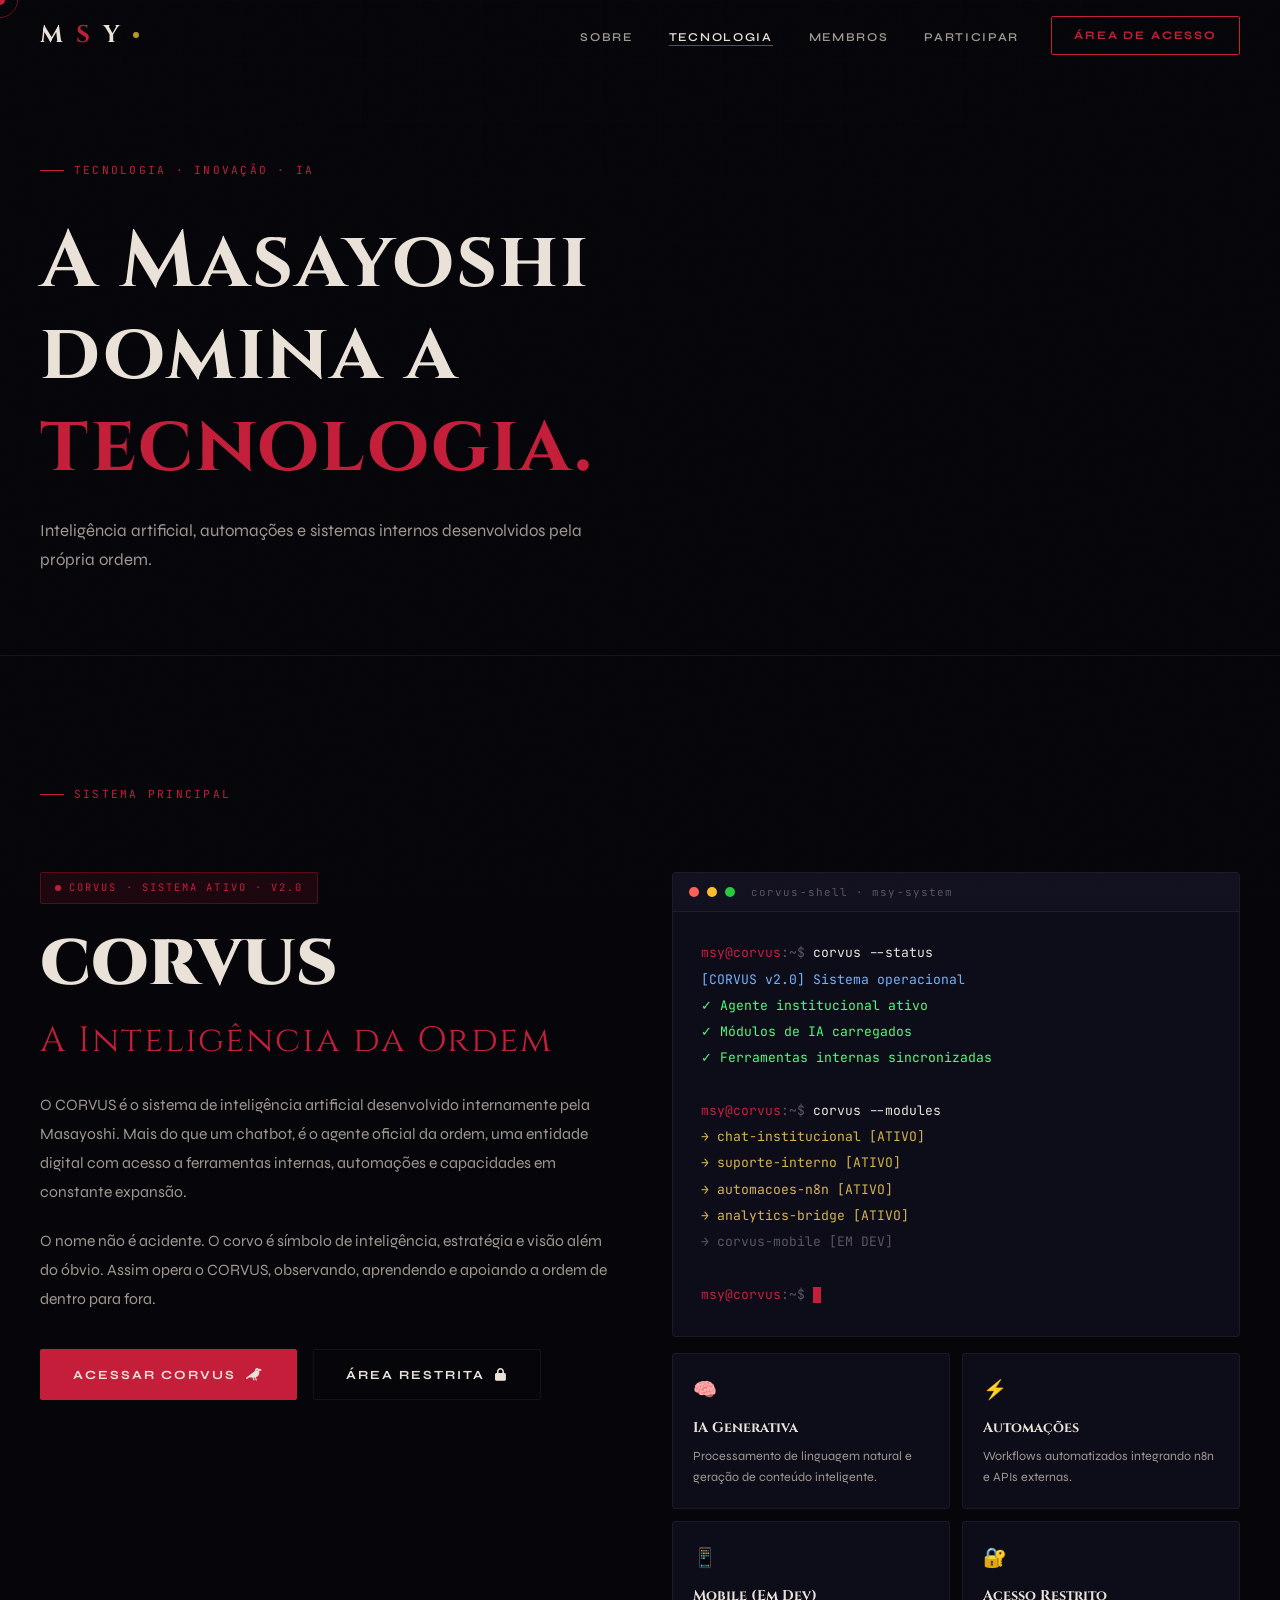
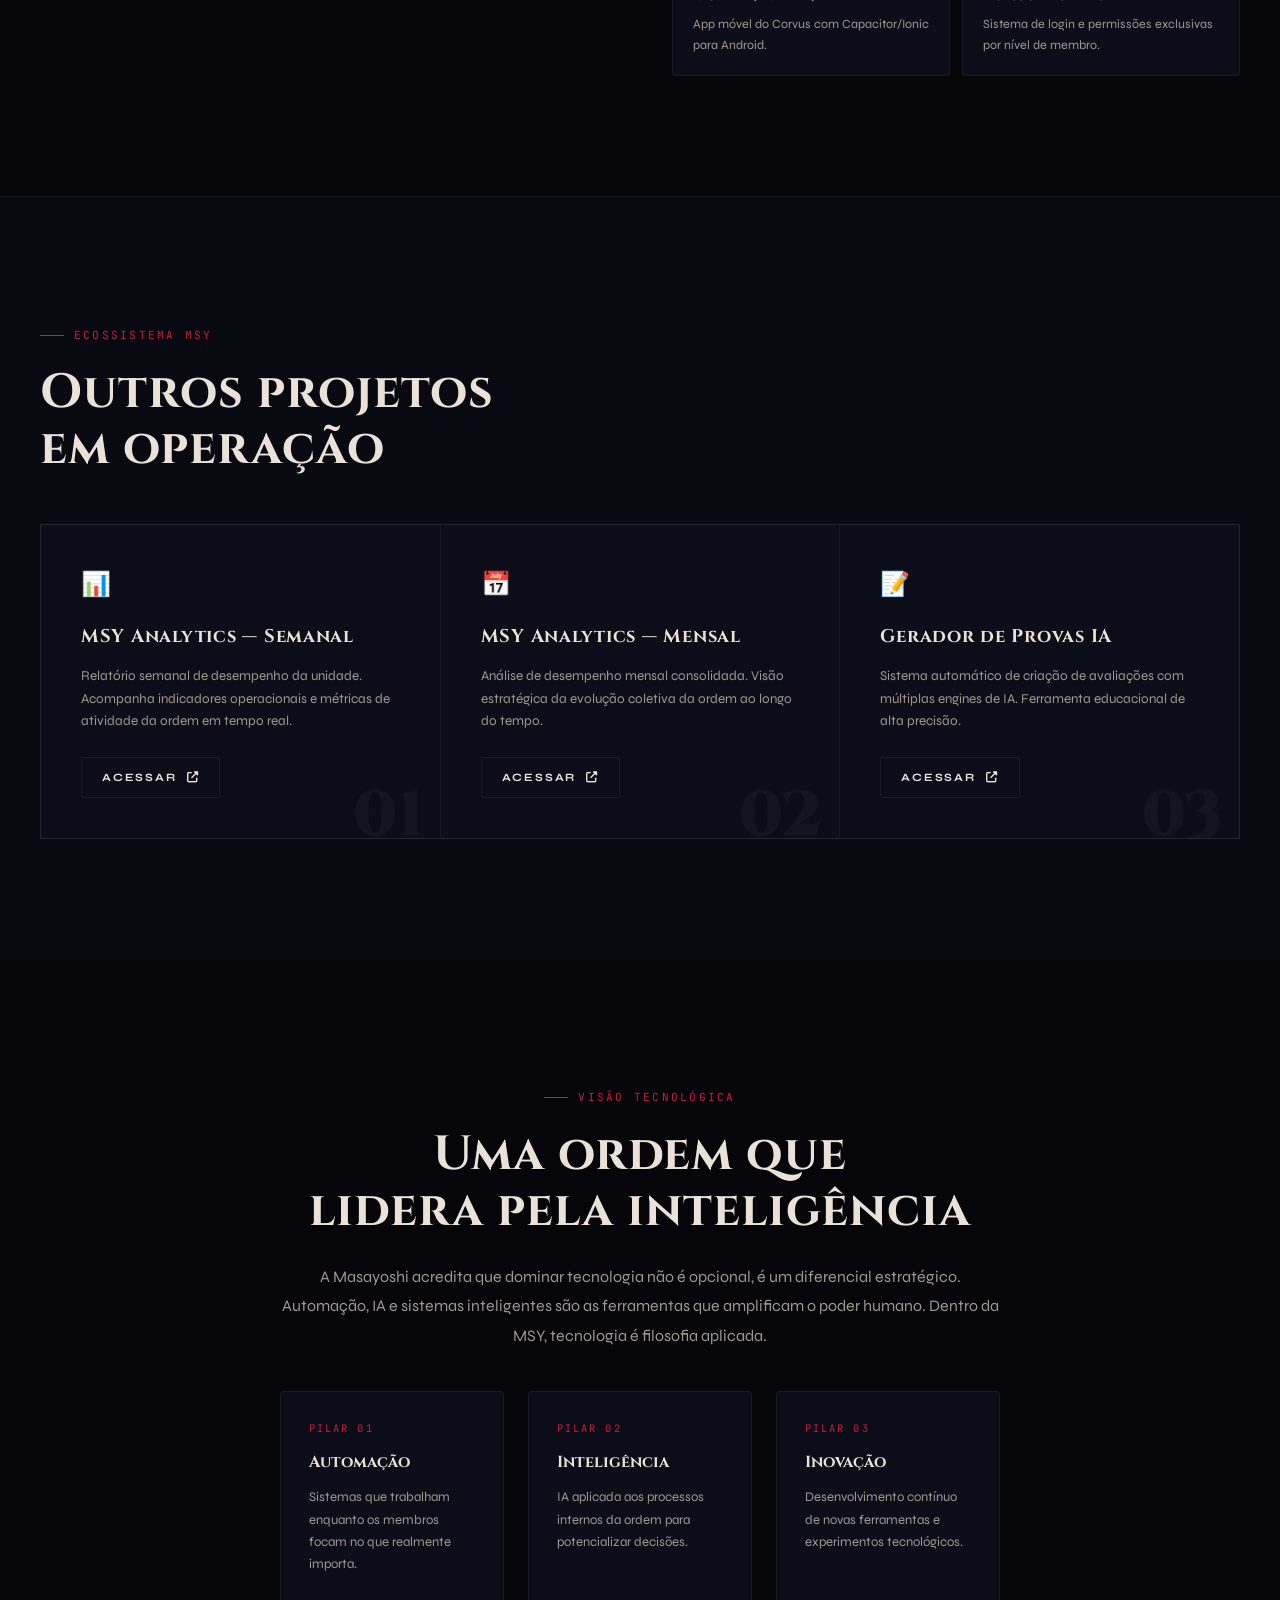
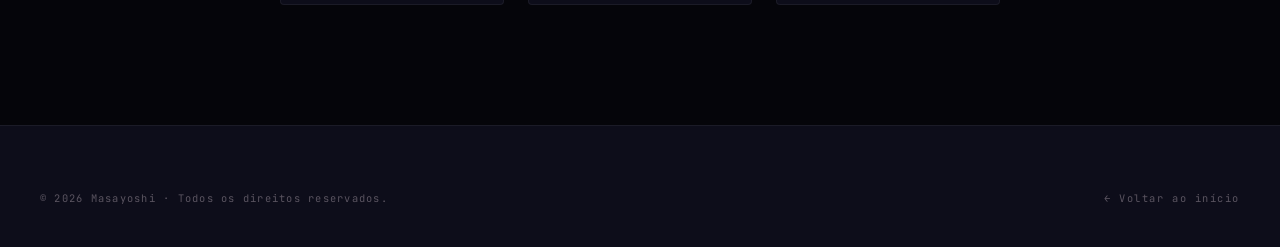
==== pages/tecnologia.html @ 6a3690e2 "Add files via upload" ====
<!DOCTYPE html>
<html lang="pt-br">
<head>
  <meta charset="UTF-8">
  <meta name="viewport" content="width=device-width, initial-scale=1.0">
  <title>Tecnologia & CORVUS — MASAYOSHI</title>
  <link rel="shortcut icon" href="imagens/logo.jpg" type="image/x-icon">
  <link rel="stylesheet" href="../style.css">
  <link rel="stylesheet" href="https://cdnjs.cloudflare.com/ajax/libs/font-awesome/6.5.0/css/all.min.css">
</head>
<body>

  <div class="cursor"></div>
  <div class="cursor-ring"></div>

  <nav class="nav">
    <a href="../index.html" class="nav-logo">
      <span>M</span><span class="logo-accent">S</span><span>Y</span>
      <span class="logo-dot"></span>
    </a>
    <ul class="nav-links">
      <li><a href="sobre.html">Sobre</a></li>
      <li><a href="tecnologia.html" class="active">Tecnologia</a></li>
      <li><a href="membros.html">Membros</a></li>
      <li><a href="participar.html">Participar</a></li>
    </ul>
    <a href="acesso.html" class="nav-cta">Área de Acesso</a>
    <button class="nav-burger"><span></span><span></span><span></span></button>
  </nav>

  <div class="nav-mobile">
    <a href="sobre.html">Sobre</a>
    <a href="tecnologia.html">Tecnologia</a>
    <a href="membros.html">Membros</a>
    <a href="participar.html">Participar</a>
    <a href="acesso.html" style="color:var(--ember)">Área de Acesso</a>
  </div>

  <!-- PAGE HERO -->
  <div class="page-hero">
    <div class="grid-bg"></div>
    <div class="page-hero-inner">
      <div class="eyebrow">Tecnologia · Inovação · IA</div>
      <h1 class="section-title display-title" style="font-size: clamp(2.5rem, 7vw, 5rem); margin-top: 16px;">
        A Masayoshi<br>domina a<br>
        <span style="color:var(--ember)">tecnologia.</span>
      </h1>
      <p class="section-sub" style="margin-top: 24px;">
        Inteligência artificial, automações e sistemas internos desenvolvidos pela própria ordem.
      </p>
    </div>
  </div>

  <!-- CORVUS SECTION -->
  <section style="background: var(--void);">
    <div class="inner">
      <div class="eyebrow" data-reveal>Sistema Principal</div>
      <div style="display:grid; grid-template-columns: 1fr 1fr; gap: 64px; align-items:start; margin-top: 48px;" class="about-grid">

        <div data-reveal data-reveal-delay="1">
          <div class="corvus-badge" style="margin-bottom: 28px;">
            <span class="dot"></span>
            CORVUS · Sistema Ativo · v2.0
          </div>
          <h2 style="font-family: var(--font-display); font-size: clamp(2.5rem, 6vw, 4rem); font-weight: 900; color: var(--bone); line-height: 1.05; margin-bottom: 24px;">
            CORVUS<br><span style="color:var(--ember); font-size:0.55em; letter-spacing:0.06em; font-weight:400;">A Inteligência da Ordem</span>
          </h2>
          <p style="color:var(--ash); font-size:0.98rem; line-height:1.85; margin-bottom:20px;">
            O CORVUS é o sistema de inteligência artificial desenvolvido internamente pela Masayoshi. Mais do que um chatbot, é o agente oficial da ordem, uma entidade digital com acesso a ferramentas internas, automações e capacidades em constante expansão.
          </p>
          <p style="color:var(--ash); font-size:0.98rem; line-height:1.85; margin-bottom:36px;">
            O nome não é acidente. O corvo é símbolo de inteligência, estratégia e visão além do óbvio. Assim opera o CORVUS, observando, aprendendo e apoiando a ordem de dentro para fora.
          </p>

          <div style="display:flex; gap:16px; flex-wrap:wrap;">
            <a href="https://t4msy.github.io/Corvus-2.0/" target="_blank" class="btn btn-primary">
              Acessar CORVUS <i class="fas fa-crow"></i>
            </a>
            <a href="acesso.html" class="btn btn-outline">
              Área Restrita <i class="fas fa-lock"></i>
            </a>
          </div>
        </div>

        <div data-reveal data-reveal-delay="2">
          <!-- TERMINAL -->
          <div class="terminal-block">
            <div class="terminal-bar">
              <span class="t-dot r"></span>
              <span class="t-dot y"></span>
              <span class="t-dot g"></span>
              <span class="t-title">corvus-shell · msy-system</span>
            </div>
            <div class="terminal-body">
              <span class="t-line"><span class="t-prompt">msy@corvus</span><span class="t-comment">:~$</span> <span class="t-cmd">corvus --status</span></span>
              <span class="t-line"><span class="t-output">  [CORVUS v2.0] Sistema operacional</span></span>
              <span class="t-line"><span class="t-success">  ✓ Agente institucional ativo</span></span>
              <span class="t-line"><span class="t-success">  ✓ Módulos de IA carregados</span></span>
              <span class="t-line"><span class="t-success">  ✓ Ferramentas internas sincronizadas</span></span>
              <span class="t-line">&nbsp;</span>
              <span class="t-line"><span class="t-prompt">msy@corvus</span><span class="t-comment">:~$</span> <span class="t-cmd">corvus --modules</span></span>
              <span class="t-line"><span class="t-gold">  → chat-institucional    [ATIVO]</span></span>
              <span class="t-line"><span class="t-gold">  → suporte-interno       [ATIVO]</span></span>
              <span class="t-line"><span class="t-gold">  → automacoes-n8n        [ATIVO]</span></span>
              <span class="t-line"><span class="t-gold">  → analytics-bridge      [ATIVO]</span></span>
              <span class="t-line"><span class="t-comment">  → corvus-mobile         [EM DEV]</span></span>
              <span class="t-line">&nbsp;</span>
              <span class="t-line"><span class="t-prompt">msy@corvus</span><span class="t-comment">:~$</span> <span class="t-cursor"></span></span>
            </div>
          </div>

          <!-- FEATURES GRID -->
          <div style="display:grid; grid-template-columns: 1fr 1fr; gap: 12px; margin-top:16px;">
            <div style="background:var(--surface); border:1px solid var(--border); border-radius:4px; padding:20px;">
              <div style="font-size:1.2rem; margin-bottom:10px;">🧠</div>
              <div style="font-family:var(--font-display); font-size:0.88rem; font-weight:700; color:var(--bone); margin-bottom:6px;">IA Generativa</div>
              <div style="font-size:0.78rem; color:var(--ash); line-height:1.65;">Processamento de linguagem natural e geração de conteúdo inteligente.</div>
            </div>
            <div style="background:var(--surface); border:1px solid var(--border); border-radius:4px; padding:20px;">
              <div style="font-size:1.2rem; margin-bottom:10px;">⚡</div>
              <div style="font-family:var(--font-display); font-size:0.88rem; font-weight:700; color:var(--bone); margin-bottom:6px;">Automações</div>
              <div style="font-size:0.78rem; color:var(--ash); line-height:1.65;">Workflows automatizados integrando n8n e APIs externas.</div>
            </div>
            <div style="background:var(--surface); border:1px solid var(--border); border-radius:4px; padding:20px;">
              <div style="font-size:1.2rem; margin-bottom:10px;">📱</div>
              <div style="font-family:var(--font-display); font-size:0.88rem; font-weight:700; color:var(--bone); margin-bottom:6px;">Mobile (Em Dev)</div>
              <div style="font-size:0.78rem; color:var(--ash); line-height:1.65;">App móvel do Corvus com Capacitor/Ionic para Android.</div>
            </div>
            <div style="background:var(--surface); border:1px solid var(--border); border-radius:4px; padding:20px;">
              <div style="font-size:1.2rem; margin-bottom:10px;">🔐</div>
              <div style="font-family:var(--font-display); font-size:0.88rem; font-weight:700; color:var(--bone); margin-bottom:6px;">Acesso Restrito</div>
              <div style="font-size:0.78rem; color:var(--ash); line-height:1.65;">Sistema de login e permissões exclusivas por nível de membro.</div>
            </div>
          </div>
        </div>
      </div>
    </div>
  </section>

  <!-- OTHER PROJECTS -->
  <section style="background: var(--deep); border-top: 1px solid var(--border);">
    <div class="inner">
      <div class="eyebrow" data-reveal>Ecossistema MSY</div>
      <h2 class="section-title" data-reveal data-reveal-delay="1">Outros projetos<br>em operação</h2>

      <div style="display:grid; grid-template-columns: repeat(3,1fr); gap: 1px; background: var(--border); border: 1px solid var(--border); margin-top: 48px;" data-reveal data-reveal-delay="2">
        <div class="proj-card" style="padding:40px;" data-num="01">
          <div class="proj-icon">📊</div>
          <div class="proj-title" style="font-size:1.15rem; margin-bottom:12px;">MSY Analytics — Semanal</div>
          <div class="proj-desc" style="margin-bottom:24px;">Relatório semanal de desempenho da unidade. Acompanha indicadores operacionais e métricas de atividade da ordem em tempo real.</div>
          <a href="https://t4msy.github.io/MSY-ANALYTICS/" target="_blank" class="btn btn-outline" style="font-size:0.7rem; padding:10px 20px;">
            Acessar <i class="fas fa-external-link-alt"></i>
          </a>
        </div>
        <div class="proj-card" style="padding:40px;" data-num="02">
          <div class="proj-icon">📅</div>
          <div class="proj-title" style="font-size:1.15rem; margin-bottom:12px;">MSY Analytics — Mensal</div>
          <div class="proj-desc" style="margin-bottom:24px;">Análise de desempenho mensal consolidada. Visão estratégica da evolução coletiva da ordem ao longo do tempo.</div>
          <a href="https://t4msy.github.io/MSY-ANALYTICS-MENSAL/" target="_blank" class="btn btn-outline" style="font-size:0.7rem; padding:10px 20px;">
            Acessar <i class="fas fa-external-link-alt"></i>
          </a>
        </div>
        <div class="proj-card" style="padding:40px;" data-num="03">
          <div class="proj-icon">📝</div>
          <div class="proj-title" style="font-size:1.15rem; margin-bottom:12px;">Gerador de Provas IA</div>
          <div class="proj-desc" style="margin-bottom:24px;">Sistema automático de criação de avaliações com múltiplas engines de IA. Ferramenta educacional de alta precisão.</div>
          <a href="https://t4msy.github.io/Gerador-de-Provas/" target="_blank" class="btn btn-outline" style="font-size:0.7rem; padding:10px 20px;">
            Acessar <i class="fas fa-external-link-alt"></i>
          </a>
        </div>
      </div>
    </div>
  </section>

  <!-- VISION -->
  <section style="background: var(--void);">
    <div class="inner">
      <div style="text-align: center; max-width: 720px; margin: 0 auto;" data-reveal>
        <div class="eyebrow" style="justify-content:center;">Visão Tecnológica</div>
        <h2 class="section-title" style="margin-bottom: 24px;">Uma ordem que<br>lidera pela inteligência</h2>
        <p style="color:var(--ash); font-size:1rem; line-height:1.85; margin-bottom:40px;">
          A Masayoshi acredita que dominar tecnologia não é opcional, é um diferencial estratégico. Automação, IA e sistemas inteligentes são as ferramentas que amplificam o poder humano. Dentro da MSY, tecnologia é filosofia aplicada.
        </p>

        <div style="display:grid; grid-template-columns: repeat(3,1fr); gap: 24px; text-align:left;">
          <div style="padding:28px; background:var(--surface); border:1px solid var(--border); border-radius:4px;">
            <div style="font-family:var(--font-mono); font-size:0.65rem; letter-spacing:0.2em; color:var(--ember); margin-bottom:12px;">PILAR 01</div>
            <div style="font-family:var(--font-display); font-size:1rem; font-weight:700; color:var(--bone); margin-bottom:10px;">Automação</div>
            <p style="font-size:0.82rem; color:var(--ash); line-height:1.7;">Sistemas que trabalham enquanto os membros focam no que realmente importa.</p>
          </div>
          <div style="padding:28px; background:var(--surface); border:1px solid var(--border); border-radius:4px;">
            <div style="font-family:var(--font-mono); font-size:0.65rem; letter-spacing:0.2em; color:var(--ember); margin-bottom:12px;">PILAR 02</div>
            <div style="font-family:var(--font-display); font-size:1rem; font-weight:700; color:var(--bone); margin-bottom:10px;">Inteligência</div>
            <p style="font-size:0.82rem; color:var(--ash); line-height:1.7;">IA aplicada aos processos internos da ordem para potencializar decisões.</p>
          </div>
          <div style="padding:28px; background:var(--surface); border:1px solid var(--border); border-radius:4px;">
            <div style="font-family:var(--font-mono); font-size:0.65rem; letter-spacing:0.2em; color:var(--ember); margin-bottom:12px;">PILAR 03</div>
            <div style="font-family:var(--font-display); font-size:1rem; font-weight:700; color:var(--bone); margin-bottom:10px;">Inovação</div>
            <p style="font-size:0.82rem; color:var(--ash); line-height:1.7;">Desenvolvimento contínuo de novas ferramentas e experimentos tecnológicos.</p>
          </div>
        </div>
      </div>
    </div>
  </section>

  <footer>
    <div class="footer-inner">
      <div class="footer-bottom" style="padding-top:0; border-top:none;">
        <span class="footer-copy">© 2026 Masayoshi · Todos os direitos reservados.</span>
        <a href="../index.html" style="font-family:var(--font-mono); font-size:0.65rem; letter-spacing:0.15em; color:var(--mist);">← Voltar ao início</a>
      </div>
    </div>
  </footer>

  <script src="../script.js"></script>
</body>
</html>
---- style.css ----
/* ============================================================
   MSY — MASAYOSHI | Global Stylesheet
   Tech-Noir Order Aesthetic
   ============================================================ */

@import url('https://fonts.googleapis.com/css2?family=Cinzel:wght@400;600;700;900&family=Syne:wght@400;500;600;700;800&family=JetBrains+Mono:wght@300;400;500&display=swap');

/* ─── TOKENS ─────────────────────────────────────────────── */
:root {
  --void:    #05050A;
  --deep:    #090912;
  --surface: #0D0D1A;
  --raised:  #111120;
  --border:  rgba(255,255,255,0.06);
  --border-red: rgba(180,20,35,0.4);

  --blood:   #8B0F1E;
  --ember:   #C41E3A;
  --flame:   #E02040;
  --gold:    #B89A2C;
  --gold-lt: #D4B44A;

  --bone:    #EAE2D8;
  --ash:     #A09890;
  --mist:    #5A5460;
  --ghost:   #2A2830;

  --font-display: 'Cinzel', serif;
  --font-body:    'Syne', sans-serif;
  --font-mono:    'JetBrains Mono', monospace;

  --ease-out: cubic-bezier(0.16, 1, 0.3, 1);
  --ease-in-out: cubic-bezier(0.83, 0, 0.17, 1);

  --nav-h: 72px;
  --max-w: 1200px;
  --section-pad: 120px 24px;
}

/* ─── RESET ───────────────────────────────────────────────── */
*, *::before, *::after { box-sizing: border-box; margin: 0; padding: 0; }

html {
  scroll-behavior: smooth;
  font-size: 16px;
  -webkit-font-smoothing: antialiased;
}

body {
  background-color: var(--void);
  color: var(--bone);
  font-family: var(--font-body);
  line-height: 1.7;
  overflow-x: hidden;
  cursor: none;
}

img { display: block; max-width: 100%; }
a { color: inherit; text-decoration: none; }
ul { list-style: none; }
button { cursor: none; border: none; background: none; font-family: inherit; }

/* ─── CUSTOM CURSOR ──────────────────────────────────────── */
.cursor {
  position: fixed;
  top: 0; left: 0;
  width: 10px; height: 10px;
  background: var(--ember);
  border-radius: 50%;
  pointer-events: none;
  z-index: 9999;
  transform: translate(-50%, -50%);
  transition: width 0.15s, height 0.15s, background 0.15s;
  mix-blend-mode: normal;
}

.cursor-ring {
  position: fixed;
  top: 0; left: 0;
  width: 36px; height: 36px;
  border: 1px solid rgba(196,30,58,0.5);
  border-radius: 50%;
  pointer-events: none;
  z-index: 9998;
  transform: translate(-50%, -50%);
  transition: width 0.3s var(--ease-out), height 0.3s var(--ease-out), border-color 0.3s;
}

body:has(a:hover) .cursor,
body:has(button:hover) .cursor { width: 6px; height: 6px; }
body:has(a:hover) .cursor-ring,
body:has(button:hover) .cursor-ring {
  width: 52px; height: 52px;
  border-color: rgba(196,30,58,0.8);
}

/* ─── NOISE OVERLAY ──────────────────────────────────────── */
body::before {
  content: '';
  position: fixed;
  inset: 0;
  background-image: url("data:image/svg+xml,%3Csvg xmlns='http://www.w3.org/2000/svg' width='200' height='200'%3E%3Cfilter id='n'%3E%3CfeTurbulence type='fractalNoise' baseFrequency='0.9' numOctaves='4' stitchTiles='stitch'/%3E%3C/filter%3E%3Crect width='200' height='200' filter='url(%23n)' opacity='0.03'/%3E%3C/svg%3E");
  pointer-events: none;
  z-index: 9990;
  opacity: 0.4;
}

/* ─── NAV ─────────────────────────────────────────────────── */
.nav {
  position: fixed;
  top: 0; left: 0; right: 0;
  height: var(--nav-h);
  display: flex;
  align-items: center;
  padding: 0 40px;
  z-index: 100;
  transition: background 0.4s, border-color 0.4s;
  border-bottom: 1px solid transparent;
}

.nav.scrolled {
  background: rgba(5,5,10,0.92);
  backdrop-filter: blur(20px);
  border-color: var(--border);
}

.nav-logo {
  font-family: var(--font-display);
  font-size: 1.5rem;
  font-weight: 700;
  letter-spacing: 0.12em;
  color: var(--bone);
  display: flex;
  align-items: center;
  gap: 10px;
}

.nav-logo .logo-accent {
  color: var(--ember);
}

.nav-logo .logo-dot {
  width: 6px; height: 6px;
  background: var(--gold);
  border-radius: 50%;
  display: inline-block;
}

.nav-links {
  display: flex;
  align-items: center;
  gap: 36px;
  margin-left: auto;
  margin-right: 32px;
}

.nav-links a {
  font-family: var(--font-body);
  font-size: 0.75rem;
  font-weight: 600;
  letter-spacing: 0.14em;
  text-transform: uppercase;
  color: var(--ash);
  transition: color 0.2s;
  position: relative;
}

.nav-links a::after {
  content: '';
  position: absolute;
  bottom: -2px; left: 0; right: 0;
  height: 1px;
  background: var(--ember);
  transform: scaleX(0);
  transform-origin: left;
  transition: transform 0.3s var(--ease-out);
}

.nav-links a:hover { color: var(--bone); }
.nav-links a:hover::after { transform: scaleX(1); }
.nav-links a.active { color: var(--bone); }
.nav-links a.active::after { transform: scaleX(1); }

.nav-cta {
  padding: 9px 22px;
  border: 1px solid var(--ember);
  border-radius: 2px;
  font-size: 0.72rem;
  font-weight: 700;
  letter-spacing: 0.16em;
  text-transform: uppercase;
  color: var(--ember);
  transition: background 0.25s, color 0.25s;
}

.nav-cta:hover {
  background: var(--ember);
  color: var(--bone);
}

.nav-burger {
  display: none;
  flex-direction: column;
  gap: 5px;
  padding: 4px;
  margin-left: auto;
}

.nav-burger span {
  display: block;
  width: 24px; height: 1.5px;
  background: var(--bone);
  transition: all 0.3s;
}

.nav-mobile {
  display: none;
  position: fixed;
  inset: 0;
  background: rgba(5,5,10,0.98);
  backdrop-filter: blur(20px);
  z-index: 99;
  flex-direction: column;
  align-items: center;
  justify-content: center;
  gap: 32px;
}

.nav-mobile.open { display: flex; }

.nav-mobile a {
  font-family: var(--font-display);
  font-size: 1.8rem;
  font-weight: 600;
  letter-spacing: 0.08em;
  color: var(--ash);
  text-transform: uppercase;
  transition: color 0.2s;
}

.nav-mobile a:hover { color: var(--ember); }

/* ─── SECTION BASE ───────────────────────────────────────── */
section { padding: var(--section-pad); position: relative; }

.inner {
  max-width: var(--max-w);
  margin: 0 auto;
}

/* ─── EYEBROW / LABEL ────────────────────────────────────── */
.eyebrow {
  display: inline-flex;
  align-items: center;
  gap: 10px;
  font-family: var(--font-mono);
  font-size: 0.7rem;
  letter-spacing: 0.2em;
  text-transform: uppercase;
  color: var(--ember);
  margin-bottom: 20px;
}

.eyebrow::before {
  content: '';
  width: 24px; height: 1px;
  background: var(--ember);
}

/* ─── HEADINGS ────────────────────────────────────────────── */
.display-title {
  font-family: var(--font-display);
  font-weight: 700;
  line-height: 1.08;
  letter-spacing: 0.02em;
}

.section-title {
  font-family: var(--font-display);
  font-size: clamp(2rem, 4vw, 3rem);
  font-weight: 700;
  line-height: 1.15;
  letter-spacing: 0.02em;
  color: var(--bone);
}

.section-sub {
  font-size: 1.05rem;
  color: var(--ash);
  max-width: 560px;
  line-height: 1.75;
  margin-top: 16px;
}

/* ─── DIVIDERS ────────────────────────────────────────────── */
.line-red {
  width: 48px; height: 2px;
  background: var(--ember);
  margin-top: 20px;
}

/* ─── BUTTONS ─────────────────────────────────────────────── */
.btn {
  display: inline-flex;
  align-items: center;
  gap: 10px;
  padding: 14px 32px;
  font-family: var(--font-body);
  font-size: 0.78rem;
  font-weight: 700;
  letter-spacing: 0.16em;
  text-transform: uppercase;
  border-radius: 2px;
  transition: all 0.25s var(--ease-out);
  cursor: none;
}

.btn-primary {
  background: var(--ember);
  color: var(--bone);
  border: 1px solid var(--ember);
}

.btn-primary:hover {
  background: var(--flame);
  border-color: var(--flame);
  transform: translateY(-2px);
  box-shadow: 0 12px 40px rgba(196,30,58,0.35);
}

.btn-outline {
  background: transparent;
  color: var(--bone);
  border: 1px solid var(--border);
}

.btn-outline:hover {
  border-color: var(--bone);
  transform: translateY(-2px);
}

.btn-gold {
  background: transparent;
  color: var(--gold-lt);
  border: 1px solid var(--gold);
}

.btn-gold:hover {
  background: var(--gold);
  color: var(--void);
  transform: translateY(-2px);
}

/* ─── REVEAL ANIMATIONS ──────────────────────────────────── */
[data-reveal] {
  opacity: 0;
  transform: translateY(32px);
  transition: opacity 0.8s var(--ease-out), transform 0.8s var(--ease-out);
}

[data-reveal].revealed {
  opacity: 1;
  transform: translateY(0);
}

[data-reveal-delay="1"] { transition-delay: 0.1s; }
[data-reveal-delay="2"] { transition-delay: 0.2s; }
[data-reveal-delay="3"] { transition-delay: 0.3s; }
[data-reveal-delay="4"] { transition-delay: 0.4s; }
[data-reveal-delay="5"] { transition-delay: 0.5s; }

/* ─── GRID BACKGROUND ─────────────────────────────────────── */
.grid-bg {
  position: absolute;
  inset: 0;
  background-image:
    linear-gradient(rgba(196,30,58,0.04) 1px, transparent 1px),
    linear-gradient(90deg, rgba(196,30,58,0.04) 1px, transparent 1px);
  background-size: 60px 60px;
  pointer-events: none;
}

.grid-bg::after {
  content: '';
  position: absolute;
  inset: 0;
  background: radial-gradient(ellipse 80% 60% at 50% 0%, transparent 40%, var(--void) 100%);
}

/* ─── HERO ────────────────────────────────────────────────── */
.hero {
  min-height: 100vh;
  display: flex;
  align-items: center;
  padding-top: var(--nav-h);
  position: relative;
  overflow: hidden;
}

.hero-canvas {
  position: absolute;
  inset: 0;
  z-index: 0;
}

.hero-glow {
  position: absolute;
  width: 700px; height: 700px;
  background: radial-gradient(circle, rgba(139,15,30,0.18) 0%, transparent 70%);
  top: 50%; left: 50%;
  transform: translate(-50%, -50%);
  pointer-events: none;
  animation: breathe 6s ease-in-out infinite;
}

@keyframes breathe {
  0%, 100% { opacity: 0.6; transform: translate(-50%,-50%) scale(1); }
  50% { opacity: 1; transform: translate(-50%,-50%) scale(1.1); }
}

.hero-inner {
  position: relative;
  z-index: 1;
  max-width: var(--max-w);
  margin: 0 auto;
  padding: 0 40px;
  width: 100%;
}

.hero-tag {
  font-family: var(--font-mono);
  font-size: 0.68rem;
  letter-spacing: 0.3em;
  color: var(--ember);
  text-transform: uppercase;
  margin-bottom: 28px;
  display: flex;
  align-items: center;
  gap: 12px;
  opacity: 0;
  animation: fadeUp 0.8s 0.2s var(--ease-out) forwards;
}

.hero-tag::before {
  content: '';
  width: 32px; height: 1px;
  background: var(--ember);
}

.hero-title {
  font-family: var(--font-display);
  font-size: clamp(3.5rem, 10vw, 9rem);
  font-weight: 900;
  letter-spacing: -0.01em;
  line-height: 0.92;
  color: var(--bone);
  opacity: 0;
  animation: fadeUp 0.9s 0.35s var(--ease-out) forwards;
}

.hero-title .t-red { color: var(--ember); }
.hero-title .t-ghost { color: var(--mist); }

.hero-title .glitch {
  position: relative;
  display: inline-block;
}

.hero-title .glitch::before,
.hero-title .glitch::after {
  content: attr(data-text);
  position: absolute;
  top: 0; left: 0;
  width: 100%; height: 100%;
  opacity: 0;
}

.hero-title .glitch::before {
  color: var(--ember);
  clip-path: polygon(0 20%, 100% 20%, 100% 40%, 0 40%);
  transform: translateX(-3px);
  animation: glitch1 6s infinite;
}

.hero-title .glitch::after {
  color: #00d4ff;
  clip-path: polygon(0 60%, 100% 60%, 100% 80%, 0 80%);
  transform: translateX(3px);
  animation: glitch2 6s infinite;
}

@keyframes glitch1 {
  0%,94%,100% { opacity: 0; }
  95% { opacity: 0.8; transform: translateX(-3px); }
  97% { transform: translateX(2px); }
}

@keyframes glitch2 {
  0%,94%,100% { opacity: 0; }
  96% { opacity: 0.6; transform: translateX(3px); }
  98% { transform: translateX(-1px); }
}

.hero-desc {
  max-width: 480px;
  margin-top: 28px;
  font-size: 1rem;
  color: var(--ash);
  line-height: 1.8;
  opacity: 0;
  animation: fadeUp 0.9s 0.5s var(--ease-out) forwards;
}

.hero-actions {
  display: flex;
  gap: 16px;
  margin-top: 44px;
  flex-wrap: wrap;
  opacity: 0;
  animation: fadeUp 0.9s 0.65s var(--ease-out) forwards;
}

.hero-quote {
  position: absolute;
  right: 40px;
  bottom: 80px;
  max-width: 320px;
  text-align: right;
  opacity: 0;
  animation: fadeIn 1s 1s ease forwards;
}

.hero-quote blockquote {
  font-family: var(--font-display);
  font-size: 0.85rem;
  font-weight: 400;
  color: var(--mist);
  line-height: 1.7;
  letter-spacing: 0.03em;
  font-style: italic;
  border-right: 2px solid var(--ghost);
  padding-right: 16px;
}

.hero-scroll {
  position: absolute;
  bottom: 36px;
  left: 50%;
  transform: translateX(-50%);
  display: flex;
  flex-direction: column;
  align-items: center;
  gap: 10px;
  opacity: 0;
  animation: fadeIn 1s 1.2s ease forwards;
}

.hero-scroll span {
  font-family: var(--font-mono);
  font-size: 0.6rem;
  letter-spacing: 0.25em;
  text-transform: uppercase;
  color: var(--mist);
}

.hero-scroll-line {
  width: 1px; height: 48px;
  background: linear-gradient(to bottom, var(--ember), transparent);
  animation: scrollLine 2s ease-in-out infinite;
}

@keyframes scrollLine {
  0% { transform: scaleY(0); transform-origin: top; }
  50% { transform: scaleY(1); transform-origin: top; }
  50.01% { transform-origin: bottom; }
  100% { transform: scaleY(0); transform-origin: bottom; }
}

@keyframes fadeUp {
  to { opacity: 1; transform: translateY(0); }
  from { opacity: 0; transform: translateY(24px); }
}

@keyframes fadeIn {
  to { opacity: 1; }
}

/* ─── COUNTERS STRIP ─────────────────────────────────────── */
.stats-strip {
  background: var(--surface);
  border-top: 1px solid var(--border);
  border-bottom: 1px solid var(--border);
  padding: 40px 24px;
}

.stats-inner {
  max-width: var(--max-w);
  margin: 0 auto;
  display: grid;
  grid-template-columns: repeat(4, 1fr);
  gap: 0;
}

.stat-item {
  text-align: center;
  padding: 20px;
  border-right: 1px solid var(--border);
}

.stat-item:last-child { border-right: none; }

.stat-num {
  font-family: var(--font-display);
  font-size: 2.6rem;
  font-weight: 700;
  color: var(--bone);
  line-height: 1;
}

.stat-num .s-accent { color: var(--ember); }

.stat-label {
  font-family: var(--font-mono);
  font-size: 0.65rem;
  letter-spacing: 0.2em;
  text-transform: uppercase;
  color: var(--mist);
  margin-top: 8px;
}

/* ─── ABOUT SECTION ──────────────────────────────────────── */
.about-grid {
  display: grid;
  grid-template-columns: 1fr 1fr;
  gap: 80px;
  align-items: center;
  margin-top: 60px;
}

.about-text p {
  color: var(--ash);
  margin-top: 20px;
  font-size: 0.98rem;
  line-height: 1.85;
}

.about-visual {
  position: relative;
}

.about-emblem {
  width: 100%;
  aspect-ratio: 1;
  max-width: 400px;
  margin: 0 auto;
  position: relative;
  display: flex;
  align-items: center;
  justify-content: center;
}

.emblem-ring {
  position: absolute;
  border-radius: 50%;
  border: 1px solid;
  animation: spin linear infinite;
}

.emblem-ring:nth-child(1) {
  inset: 0;
  border-color: rgba(196,30,58,0.2);
  animation-duration: 30s;
}

.emblem-ring:nth-child(2) {
  inset: 15%;
  border-color: rgba(184,154,44,0.15);
  animation-duration: 20s;
  animation-direction: reverse;
}

.emblem-ring:nth-child(3) {
  inset: 30%;
  border-color: rgba(196,30,58,0.1);
  animation-duration: 40s;
}

@keyframes spin {
  to { transform: rotate(360deg); }
}

.emblem-core {
  position: relative;
  z-index: 1;
  text-align: center;
}

.emblem-letter {
  font-family: var(--font-display);
  font-size: 5rem;
  font-weight: 900;
  color: var(--bone);
  line-height: 1;
  text-shadow: 0 0 60px rgba(196,30,58,0.4);
}

.emblem-sub {
  font-family: var(--font-mono);
  font-size: 0.6rem;
  letter-spacing: 0.35em;
  text-transform: uppercase;
  color: var(--gold);
  margin-top: 8px;
}

/* ─── VALUES SECTION ─────────────────────────────────────── */
.values-section {
  background: var(--deep);
  border-top: 1px solid var(--border);
  border-bottom: 1px solid var(--border);
}

.values-header {
  text-align: center;
  margin-bottom: 64px;
}

.values-grid {
  display: grid;
  grid-template-columns: repeat(4, 1fr);
  gap: 1px;
  background: var(--border);
  border: 1px solid var(--border);
}

.value-card {
  background: var(--deep);
  padding: 48px 32px;
  position: relative;
  overflow: hidden;
  transition: background 0.3s;
}

.value-card::before {
  content: '';
  position: absolute;
  bottom: 0; left: 0; right: 0;
  height: 2px;
  background: var(--ember);
  transform: scaleX(0);
  transform-origin: left;
  transition: transform 0.4s var(--ease-out);
}

.value-card:hover { background: var(--raised); }
.value-card:hover::before { transform: scaleX(1); }

.value-num {
  font-family: var(--font-mono);
  font-size: 0.65rem;
  letter-spacing: 0.2em;
  color: var(--ember);
  margin-bottom: 24px;
}

.value-icon {
  font-size: 1.8rem;
  margin-bottom: 20px;
  filter: grayscale(0.2);
}

.value-title {
  font-family: var(--font-display);
  font-size: 1.25rem;
  font-weight: 700;
  letter-spacing: 0.05em;
  color: var(--bone);
  text-transform: uppercase;
  margin-bottom: 14px;
}

.value-desc {
  font-size: 0.88rem;
  color: var(--ash);
  line-height: 1.75;
}

/* ─── PROJECTS SECTION ───────────────────────────────────── */
.projects-header {
  display: flex;
  align-items: flex-end;
  justify-content: space-between;
  margin-bottom: 60px;
  flex-wrap: wrap;
  gap: 20px;
}

.corvus-card {
  background: var(--surface);
  border: 1px solid var(--border-red);
  border-radius: 4px;
  padding: 48px;
  position: relative;
  overflow: hidden;
  margin-bottom: 24px;
  transition: border-color 0.3s, box-shadow 0.3s;
}

.corvus-card:hover {
  border-color: var(--ember);
  box-shadow: 0 0 60px rgba(196,30,58,0.12);
}

.corvus-card::before {
  content: '';
  position: absolute;
  top: -80px; right: -80px;
  width: 300px; height: 300px;
  background: radial-gradient(circle, rgba(139,15,30,0.12) 0%, transparent 70%);
  pointer-events: none;
}

.corvus-badge {
  display: inline-flex;
  align-items: center;
  gap: 8px;
  background: rgba(196,30,58,0.12);
  border: 1px solid var(--border-red);
  border-radius: 2px;
  padding: 6px 14px;
  font-family: var(--font-mono);
  font-size: 0.65rem;
  letter-spacing: 0.2em;
  text-transform: uppercase;
  color: var(--ember);
  margin-bottom: 28px;
}

.corvus-badge .dot {
  width: 6px; height: 6px;
  border-radius: 50%;
  background: var(--ember);
  animation: pulse 2s ease-in-out infinite;
}

@keyframes pulse {
  0%, 100% { opacity: 1; transform: scale(1); }
  50% { opacity: 0.4; transform: scale(0.8); }
}

.corvus-title {
  font-family: var(--font-display);
  font-size: clamp(2rem, 5vw, 3.5rem);
  font-weight: 900;
  color: var(--bone);
  line-height: 1.05;
  margin-bottom: 20px;
}

.corvus-title span { color: var(--ember); }

.corvus-desc {
  max-width: 580px;
  font-size: 0.98rem;
  color: var(--ash);
  line-height: 1.8;
  margin-bottom: 36px;
}

.corvus-features {
  display: flex;
  flex-wrap: wrap;
  gap: 12px;
  margin-bottom: 36px;
}

.feature-tag {
  padding: 7px 16px;
  background: var(--raised);
  border: 1px solid var(--border);
  border-radius: 2px;
  font-family: var(--font-mono);
  font-size: 0.7rem;
  letter-spacing: 0.1em;
  color: var(--ash);
}

.corvus-footer {
  display: flex;
  align-items: center;
  gap: 16px;
  flex-wrap: wrap;
}

.projects-secondary {
  display: grid;
  grid-template-columns: repeat(3, 1fr);
  gap: 1px;
  background: var(--border);
  border: 1px solid var(--border);
}

.proj-card {
  background: var(--surface);
  padding: 32px;
  transition: background 0.3s;
  position: relative;
  overflow: hidden;
}

.proj-card:hover { background: var(--raised); }

.proj-card::after {
  content: attr(data-num);
  position: absolute;
  bottom: -10px; right: 16px;
  font-family: var(--font-display);
  font-size: 4rem;
  font-weight: 900;
  color: rgba(255,255,255,0.03);
  line-height: 1;
  pointer-events: none;
}

.proj-icon {
  font-size: 1.5rem;
  margin-bottom: 16px;
}

.proj-title {
  font-family: var(--font-display);
  font-size: 1rem;
  font-weight: 700;
  color: var(--bone);
  letter-spacing: 0.04em;
  margin-bottom: 10px;
}

.proj-desc {
  font-size: 0.84rem;
  color: var(--ash);
  line-height: 1.7;
}

/* ─── STRUCTURE SECTION ──────────────────────────────────── */
.structure-section {
  background: var(--deep);
  border-top: 1px solid var(--border);
}

.structure-grid {
  display: grid;
  grid-template-columns: 1fr 2fr;
  gap: 80px;
  align-items: start;
  margin-top: 60px;
}

.layer-list {
  display: flex;
  flex-direction: column;
  gap: 0;
  border: 1px solid var(--border);
}

.layer-item {
  padding: 28px 32px;
  border-bottom: 1px solid var(--border);
  cursor: none;
  transition: background 0.3s;
  position: relative;
}

.layer-item:last-child { border-bottom: none; }

.layer-item.active { background: var(--raised); }

.layer-item.active::before {
  content: '';
  position: absolute;
  left: 0; top: 0; bottom: 0;
  width: 3px;
  background: var(--ember);
}

.layer-name {
  font-family: var(--font-display);
  font-size: 1.1rem;
  font-weight: 700;
  color: var(--bone);
  letter-spacing: 0.06em;
  margin-bottom: 6px;
  display: flex;
  align-items: center;
  gap: 10px;
}

.layer-role {
  font-family: var(--font-mono);
  font-size: 0.65rem;
  letter-spacing: 0.15em;
  color: var(--ember);
  text-transform: uppercase;
}

.layer-detail {
  display: none;
  margin-top: 12px;
}

.layer-item.active .layer-detail { display: block; }

.layer-detail p {
  font-size: 0.88rem;
  color: var(--ash);
  line-height: 1.75;
}

.structure-visual {
  position: relative;
}

.structure-diagram {
  width: 100%;
  aspect-ratio: 4/3;
  background: var(--surface);
  border: 1px solid var(--border);
  border-radius: 4px;
  display: flex;
  flex-direction: column;
  align-items: center;
  justify-content: center;
  gap: 0;
  padding: 40px;
  position: relative;
  overflow: hidden;
}

.diagram-layer {
  width: 100%;
  padding: 20px 28px;
  border: 1px solid;
  border-radius: 2px;
  text-align: center;
  position: relative;
  transition: all 0.3s;
}

.diagram-layer:nth-child(1) {
  border-color: var(--ember);
  background: rgba(196,30,58,0.08);
  max-width: 50%;
}

.diagram-layer:nth-child(2) {
  border-color: var(--gold);
  background: rgba(184,154,44,0.06);
  max-width: 70%;
  margin-top: -1px;
}

.diagram-layer:nth-child(3) {
  border-color: rgba(90,84,96,0.6);
  background: rgba(42,40,48,0.4);
  max-width: 90%;
  margin-top: -1px;
}

.diagram-name {
  font-family: var(--font-display);
  font-size: 0.9rem;
  font-weight: 700;
  letter-spacing: 0.1em;
  color: var(--bone);
}

.diagram-sub {
  font-family: var(--font-mono);
  font-size: 0.6rem;
  letter-spacing: 0.2em;
  color: var(--mist);
  margin-top: 4px;
}

/* ─── MEMBERS PREVIEW ────────────────────────────────────── */
.members-header {
  display: flex;
  align-items: flex-end;
  justify-content: space-between;
  margin-bottom: 48px;
  flex-wrap: wrap;
  gap: 16px;
}

.members-grid {
  display: grid;
  grid-template-columns: repeat(5, 1fr);
  gap: 16px;
}

.member-preview {
  background: var(--surface);
  border: 1px solid var(--border);
  border-radius: 4px;
  padding: 24px 16px;
  text-align: center;
  transition: border-color 0.3s, transform 0.3s;
  cursor: none;
}

.member-preview:hover {
  border-color: var(--border-red);
  transform: translateY(-4px);
}

.member-avatar {
  width: 72px; height: 72px;
  border-radius: 50%;
  border: 2px solid var(--border-red);
  margin: 0 auto 14px;
  object-fit: cover;
  background: var(--raised);
  transition: border-color 0.3s;
}

.member-preview:hover .member-avatar { border-color: var(--ember); }

.member-pname {
  font-family: var(--font-display);
  font-size: 0.85rem;
  font-weight: 600;
  color: var(--bone);
  margin-bottom: 6px;
}

.member-prole {
  font-family: var(--font-mono);
  font-size: 0.6rem;
  letter-spacing: 0.12em;
  color: var(--ember);
  text-transform: uppercase;
}

/* ─── CTA SECTION ────────────────────────────────────────── */
.cta-section {
  text-align: center;
  position: relative;
  overflow: hidden;
}

.cta-section::before {
  content: '';
  position: absolute;
  inset: 0;
  background: radial-gradient(ellipse 60% 80% at 50% 50%, rgba(139,15,30,0.12) 0%, transparent 70%);
  pointer-events: none;
}

.cta-inner {
  position: relative;
  z-index: 1;
  max-width: 640px;
  margin: 0 auto;
}

.cta-big {
  font-family: var(--font-display);
  font-size: clamp(2.2rem, 6vw, 4rem);
  font-weight: 900;
  line-height: 1.1;
  color: var(--bone);
  margin-bottom: 24px;
}

.cta-big span { color: var(--ember); }

.cta-actions {
  display: flex;
  gap: 16px;
  justify-content: center;
  margin-top: 36px;
  flex-wrap: wrap;
}

/* ─── FOOTER ─────────────────────────────────────────────── */
footer {
  background: var(--surface);
  border-top: 1px solid var(--border);
  padding: 64px 24px 40px;
}

.footer-inner {
  max-width: var(--max-w);
  margin: 0 auto;
}

.footer-top {
  display: grid;
  grid-template-columns: 2fr repeat(3, 1fr);
  gap: 48px;
  padding-bottom: 48px;
  border-bottom: 1px solid var(--border);
  margin-bottom: 40px;
}

.footer-brand .nav-logo {
  font-size: 1.3rem;
  margin-bottom: 16px;
}

.footer-brand p {
  font-size: 0.85rem;
  color: var(--mist);
  max-width: 240px;
  line-height: 1.75;
}

.footer-col h4 {
  font-family: var(--font-mono);
  font-size: 0.65rem;
  letter-spacing: 0.2em;
  text-transform: uppercase;
  color: var(--ash);
  margin-bottom: 20px;
}

.footer-col a {
  display: block;
  font-size: 0.85rem;
  color: var(--mist);
  margin-bottom: 10px;
  transition: color 0.2s;
}

.footer-col a:hover { color: var(--bone); }

.footer-bottom {
  display: flex;
  align-items: center;
  justify-content: space-between;
  flex-wrap: wrap;
  gap: 16px;
}

.footer-copy {
  font-family: var(--font-mono);
  font-size: 0.65rem;
  letter-spacing: 0.12em;
  color: var(--mist);
}

.footer-social {
  display: flex;
  gap: 16px;
}

.footer-social a {
  width: 36px; height: 36px;
  border: 1px solid var(--border);
  border-radius: 2px;
  display: flex;
  align-items: center;
  justify-content: center;
  color: var(--mist);
  font-size: 0.8rem;
  transition: border-color 0.2s, color 0.2s;
}

.footer-social a:hover {
  border-color: var(--ember);
  color: var(--ember);
}

/* ─── PAGE HERO (inner pages) ────────────────────────────── */
.page-hero {
  padding-top: calc(var(--nav-h) + 80px);
  padding-bottom: 80px;
  padding-left: 40px;
  padding-right: 40px;
  position: relative;
  border-bottom: 1px solid var(--border);
  overflow: hidden;
}

.page-hero .grid-bg { opacity: 0.5; }

.page-hero-inner {
  position: relative;
  z-index: 1;
  max-width: var(--max-w);
  margin: 0 auto;
}

/* ─── TECH / CORVUS PAGE ─────────────────────────────────── */
.terminal-block {
  background: var(--surface);
  border: 1px solid var(--border);
  border-radius: 4px;
  overflow: hidden;
  font-family: var(--font-mono);
  font-size: 0.82rem;
}

.terminal-bar {
  background: var(--raised);
  padding: 10px 16px;
  display: flex;
  align-items: center;
  gap: 8px;
  border-bottom: 1px solid var(--border);
}

.t-dot {
  width: 10px; height: 10px;
  border-radius: 50%;
}

.t-dot.r { background: #ff5f57; }
.t-dot.y { background: #febc2e; }
.t-dot.g { background: #28c840; }

.t-title {
  font-size: 0.68rem;
  letter-spacing: 0.1em;
  color: var(--mist);
  margin-left: 8px;
}

.terminal-body {
  padding: 28px;
  line-height: 2;
  color: var(--ash);
}

.t-line { display: block; }
.t-prompt { color: var(--ember); }
.t-cmd { color: var(--bone); }
.t-comment { color: var(--mist); }
.t-output { color: #6eb3ff; }
.t-success { color: #50fa7b; }
.t-gold { color: var(--gold-lt); }

.t-cursor {
  display: inline-block;
  width: 8px; height: 1.2em;
  background: var(--ember);
  vertical-align: text-bottom;
  animation: blink 1s step-end infinite;
}

@keyframes blink {
  0%, 100% { opacity: 1; }
  50% { opacity: 0; }
}

/* ─── LOGIN / ACCESS PAGE ────────────────────────────────── */
.access-wrap {
  min-height: 100vh;
  display: flex;
  align-items: center;
  justify-content: center;
  padding: calc(var(--nav-h) + 40px) 24px 80px;
  position: relative;
}

.login-card {
  background: var(--surface);
  border: 1px solid var(--border);
  border-radius: 4px;
  padding: 48px;
  width: 100%;
  max-width: 440px;
  position: relative;
  z-index: 1;
}

.login-card::before {
  content: '';
  position: absolute;
  top: 0; left: 0; right: 0;
  height: 2px;
  background: linear-gradient(90deg, transparent, var(--ember), transparent);
}

.login-logo {
  text-align: center;
  margin-bottom: 36px;
}

.login-logo-text {
  font-family: var(--font-display);
  font-size: 1.8rem;
  font-weight: 900;
  letter-spacing: 0.1em;
  color: var(--bone);
}

.login-logo-sub {
  font-family: var(--font-mono);
  font-size: 0.6rem;
  letter-spacing: 0.3em;
  color: var(--ember);
  text-transform: uppercase;
  margin-top: 8px;
}

.field {
  margin-bottom: 20px;
}

.field label {
  display: block;
  font-family: var(--font-mono);
  font-size: 0.65rem;
  letter-spacing: 0.2em;
  text-transform: uppercase;
  color: var(--ash);
  margin-bottom: 8px;
}

.field input {
  width: 100%;
  background: var(--raised);
  border: 1px solid var(--border);
  border-radius: 2px;
  padding: 12px 16px;
  font-family: var(--font-body);
  font-size: 0.9rem;
  color: var(--bone);
  transition: border-color 0.2s, box-shadow 0.2s;
  outline: none;
}

.field input:focus {
  border-color: var(--ember);
  box-shadow: 0 0 0 3px rgba(196,30,58,0.12);
}

.field input::placeholder { color: var(--mist); }

.login-btn {
  width: 100%;
  padding: 14px;
  background: var(--ember);
  border: 1px solid var(--ember);
  border-radius: 2px;
  color: var(--bone);
  font-family: var(--font-body);
  font-size: 0.78rem;
  font-weight: 700;
  letter-spacing: 0.16em;
  text-transform: uppercase;
  transition: all 0.25s;
  margin-top: 8px;
}

.login-btn:hover {
  background: var(--flame);
  transform: translateY(-2px);
  box-shadow: 0 8px 24px rgba(196,30,58,0.3);
}

.error-msg {
  font-family: var(--font-mono);
  font-size: 0.72rem;
  color: #ff6b6b;
  text-align: center;
  margin-top: 12px;
  display: none;
}

/* Dashboard */
.dashboard {
  max-width: var(--max-w);
  margin: 0 auto;
  padding: calc(var(--nav-h) + 48px) 24px 80px;
  display: none;
}

.profile-bar {
  display: flex;
  align-items: center;
  gap: 20px;
  background: var(--surface);
  border: 1px solid var(--border);
  border-radius: 4px;
  padding: 24px 32px;
  margin-bottom: 32px;
  position: relative;
  overflow: hidden;
}

.profile-bar::before {
  content: '';
  position: absolute;
  left: 0; top: 0; bottom: 0;
  width: 3px;
  background: var(--ember);
}

.profile-pic {
  width: 56px; height: 56px;
  border-radius: 50%;
  border: 2px solid var(--ember);
  object-fit: cover;
  background: var(--raised);
  background-size: cover;
  background-position: center;
  flex-shrink: 0;
}

.profile-name-role { flex: 1; }

.p-name {
  font-family: var(--font-display);
  font-size: 1.2rem;
  font-weight: 700;
  color: var(--bone);
  margin-bottom: 4px;
}

.p-role {
  font-family: var(--font-mono);
  font-size: 0.65rem;
  letter-spacing: 0.15em;
  text-transform: uppercase;
  color: var(--ember);
}

.logout-btn {
  font-family: var(--font-mono);
  font-size: 0.65rem;
  letter-spacing: 0.12em;
  color: var(--mist);
  border: 1px solid var(--border);
  border-radius: 2px;
  padding: 8px 16px;
  transition: all 0.2s;
  text-transform: uppercase;
}

.logout-btn:hover { color: var(--bone); border-color: var(--ash); }

.dash-grid {
  display: grid;
  grid-template-columns: repeat(2, 1fr);
  gap: 16px;
}

.dash-card {
  background: var(--surface);
  border: 1px solid var(--border);
  border-radius: 4px;
  padding: 28px;
  transition: border-color 0.3s;
}

.dash-card:hover { border-color: var(--border-red); }

.dash-card-title {
  font-family: var(--font-mono);
  font-size: 0.65rem;
  letter-spacing: 0.2em;
  text-transform: uppercase;
  color: var(--ash);
  margin-bottom: 20px;
  display: flex;
  align-items: center;
  gap: 8px;
}

.dash-card-title::before {
  content: '';
  width: 16px; height: 1px;
  background: var(--ember);
}

.proj-link {
  display: flex;
  align-items: center;
  gap: 14px;
  padding: 14px 0;
  border-bottom: 1px solid var(--border);
  color: var(--ash);
  font-size: 0.88rem;
  transition: color 0.2s;
}

.proj-link:last-child { border-bottom: none; }
.proj-link:hover { color: var(--bone); }

.proj-link-icon {
  width: 32px; height: 32px;
  background: var(--raised);
  border: 1px solid var(--border);
  border-radius: 2px;
  display: flex;
  align-items: center;
  justify-content: center;
  font-size: 0.85rem;
  flex-shrink: 0;
  transition: border-color 0.2s;
}

.proj-link:hover .proj-link-icon { border-color: var(--ember); }

.proj-link-info { flex: 1; }
.proj-link-name {
  font-weight: 600;
  color: var(--bone);
  font-size: 0.88rem;
  margin-bottom: 2px;
}

.proj-link-desc {
  font-family: var(--font-mono);
  font-size: 0.62rem;
  color: var(--mist);
  letter-spacing: 0.05em;
}

.proj-link-arrow { color: var(--mist); font-size: 0.7rem; }

/* ─── MEMBERS PAGE ───────────────────────────────────────── */
.members-full-grid {
  display: grid;
  grid-template-columns: repeat(auto-fill, minmax(220px, 1fr));
  gap: 1px;
  background: var(--border);
  border: 1px solid var(--border);
  margin-top: 60px;
}

.member-card-full {
  background: var(--surface);
  padding: 36px 28px;
  text-align: center;
  transition: background 0.3s;
  cursor: none;
}

.member-card-full:hover { background: var(--raised); }

.member-card-full .member-avatar {
  width: 88px; height: 88px;
  border-radius: 50%;
  border: 2px solid var(--border-red);
  margin: 0 auto 18px;
  object-fit: cover;
  transition: border-color 0.3s;
}

.member-card-full:hover .member-avatar { border-color: var(--ember); }

.member-card-full .member-pname {
  font-family: var(--font-display);
  font-size: 1rem;
  font-weight: 700;
  color: var(--bone);
  margin-bottom: 6px;
}

.member-card-full .member-prole {
  font-family: var(--font-mono);
  font-size: 0.6rem;
  letter-spacing: 0.12em;
  color: var(--ember);
  text-transform: uppercase;
  margin-bottom: 10px;
}

.member-card-full .member-bio {
  font-size: 0.78rem;
  color: var(--mist);
  line-height: 1.65;
}

/* ─── PARTICIPAR PAGE ────────────────────────────────────── */
.join-grid {
  display: grid;
  grid-template-columns: 1fr 1fr;
  gap: 64px;
  align-items: start;
  margin-top: 60px;
}

.join-requirements {
  display: flex;
  flex-direction: column;
  gap: 16px;
}

.req-item {
  display: flex;
  align-items: flex-start;
  gap: 16px;
  padding: 20px;
  background: var(--surface);
  border: 1px solid var(--border);
  border-radius: 4px;
}

.req-num {
  font-family: var(--font-display);
  font-size: 1.5rem;
  font-weight: 900;
  color: var(--ember);
  line-height: 1;
  flex-shrink: 0;
  width: 36px;
}

.req-text h4 {
  font-family: var(--font-body);
  font-size: 0.88rem;
  font-weight: 700;
  color: var(--bone);
  margin-bottom: 6px;
}

.req-text p {
  font-size: 0.82rem;
  color: var(--ash);
  line-height: 1.65;
}

.join-form-wrap {
  background: var(--surface);
  border: 1px solid var(--border);
  border-radius: 4px;
  padding: 40px;
}

.join-form-wrap h3 {
  font-family: var(--font-display);
  font-size: 1.2rem;
  font-weight: 700;
  color: var(--bone);
  margin-bottom: 28px;
}

/* ─── SOBRE PAGE ─────────────────────────────────────────── */
.timeline {
  position: relative;
  padding-left: 40px;
  margin-top: 60px;
}

.timeline::before {
  content: '';
  position: absolute;
  left: 0; top: 0; bottom: 0;
  width: 1px;
  background: var(--border);
}

.timeline-item {
  position: relative;
  padding-bottom: 48px;
}

.timeline-item:last-child { padding-bottom: 0; }

.timeline-item::before {
  content: '';
  position: absolute;
  left: -44px; top: 4px;
  width: 10px; height: 10px;
  border-radius: 50%;
  border: 2px solid var(--ember);
  background: var(--void);
}

.t-year {
  font-family: var(--font-mono);
  font-size: 0.65rem;
  letter-spacing: 0.2em;
  color: var(--ember);
  margin-bottom: 10px;
}

.t-event-title {
  font-family: var(--font-display);
  font-size: 1.15rem;
  font-weight: 700;
  color: var(--bone);
  margin-bottom: 10px;
}

.t-event-desc {
  font-size: 0.88rem;
  color: var(--ash);
  line-height: 1.75;
  max-width: 560px;
}

/* ─── RESPONSIVE ─────────────────────────────────────────── */
@media (max-width: 1024px) {
  .stats-inner { grid-template-columns: repeat(2, 1fr); }
  .stat-item:nth-child(2) { border-right: none; }
  .values-grid { grid-template-columns: repeat(2, 1fr); }
  .footer-top { grid-template-columns: 1fr 1fr; gap: 32px; }
  .members-grid { grid-template-columns: repeat(3, 1fr); }
  .projects-secondary { grid-template-columns: 1fr 1fr; }
  .about-grid { grid-template-columns: 1fr; gap: 40px; }
  .about-visual { display: none; }
  .structure-grid { grid-template-columns: 1fr; gap: 40px; }
  .join-grid { grid-template-columns: 1fr; }
}

@media (max-width: 768px) {
  :root { --section-pad: 80px 24px; }

  .nav-links, .nav-cta { display: none; }
  .nav-burger { display: flex; }
  .nav { padding: 0 24px; }

  .hero-inner { padding: 0 24px; }
  .hero-quote { display: none; }

  .stats-inner { grid-template-columns: repeat(2, 1fr); }

  .values-grid { grid-template-columns: 1fr; }

  .members-grid { grid-template-columns: repeat(2, 1fr); }
  .members-full-grid { grid-template-columns: repeat(2, 1fr); }

  .projects-secondary { grid-template-columns: 1fr; }

  .corvus-card { padding: 28px; }

  .footer-top { grid-template-columns: 1fr; }

  .dash-grid { grid-template-columns: 1fr; }

  .hero-title { font-size: clamp(3rem, 14vw, 5rem); }

  .page-hero { padding-left: 24px; padding-right: 24px; }

  .login-card { padding: 32px 24px; }
}

@media (max-width: 480px) {
  .members-grid { grid-template-columns: 1fr 1fr; }
  .stat-item { padding: 16px; }
  .stat-num { font-size: 2rem; }
}
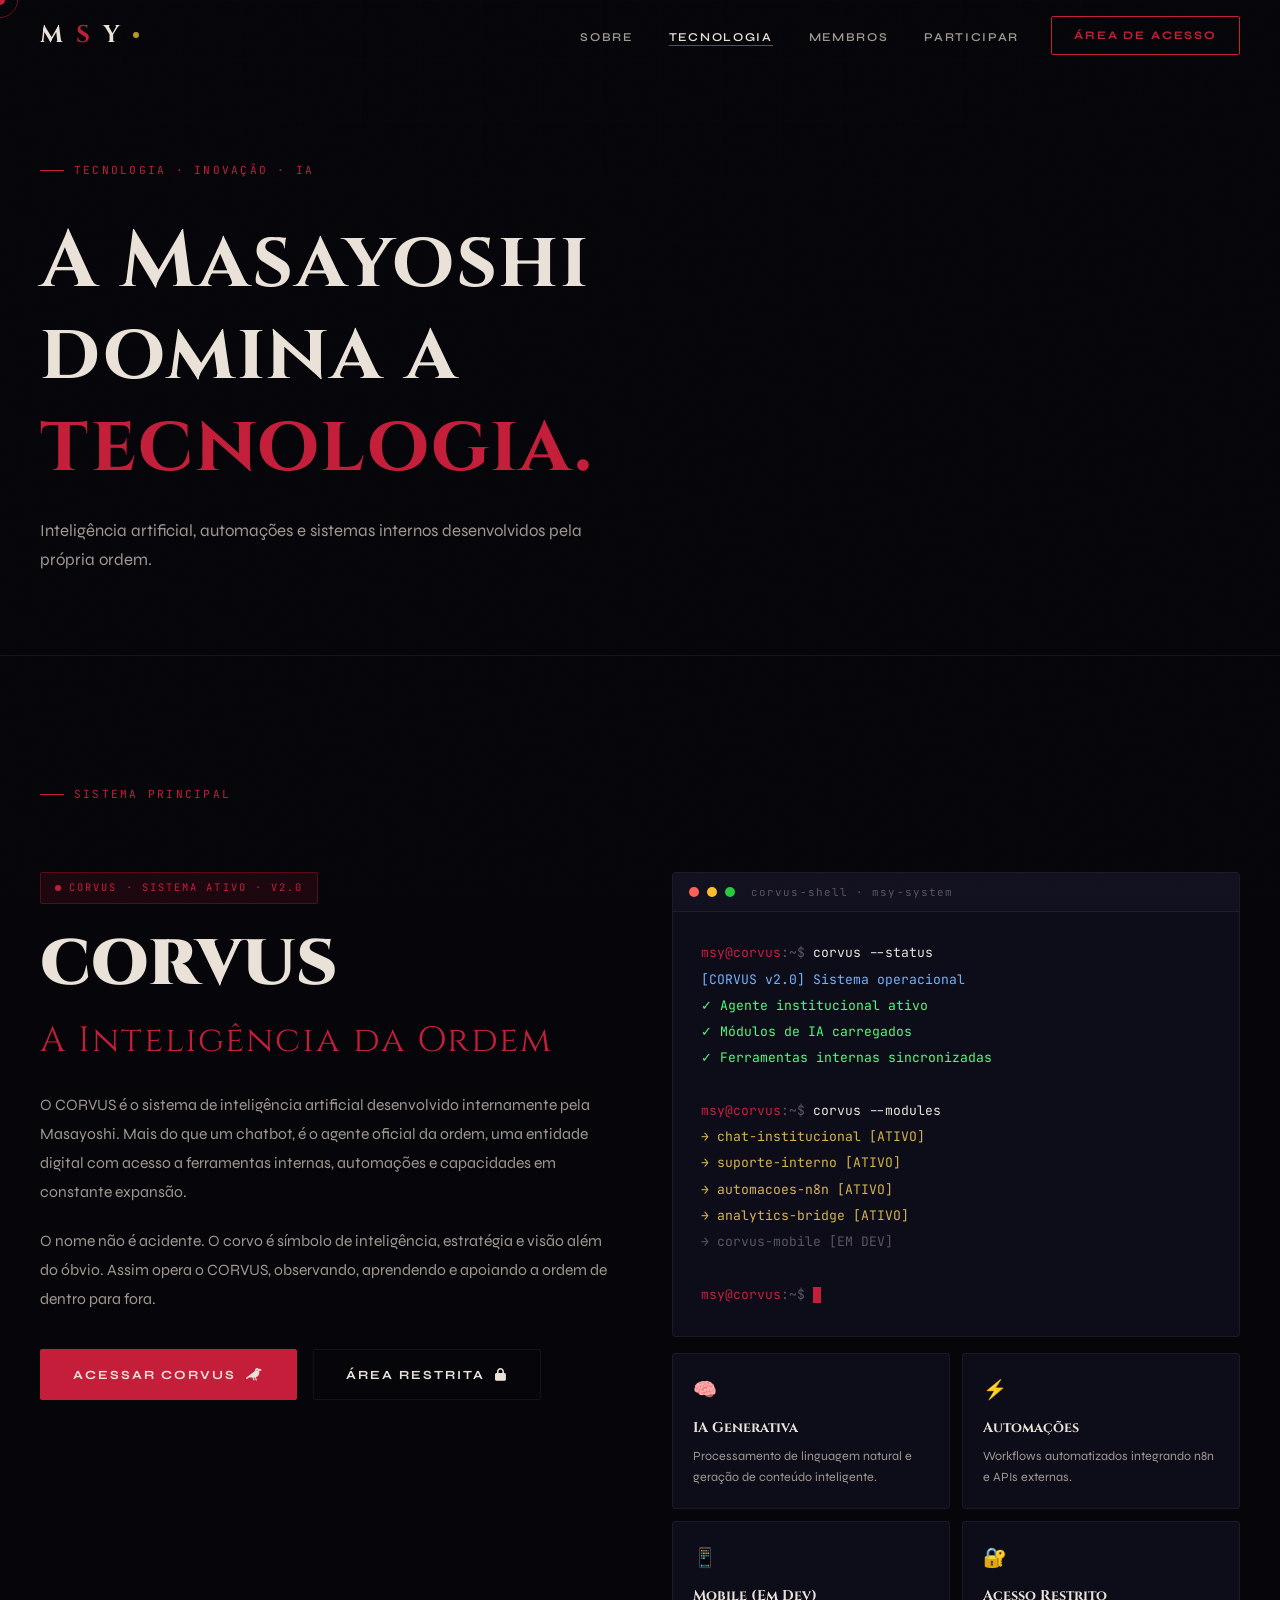
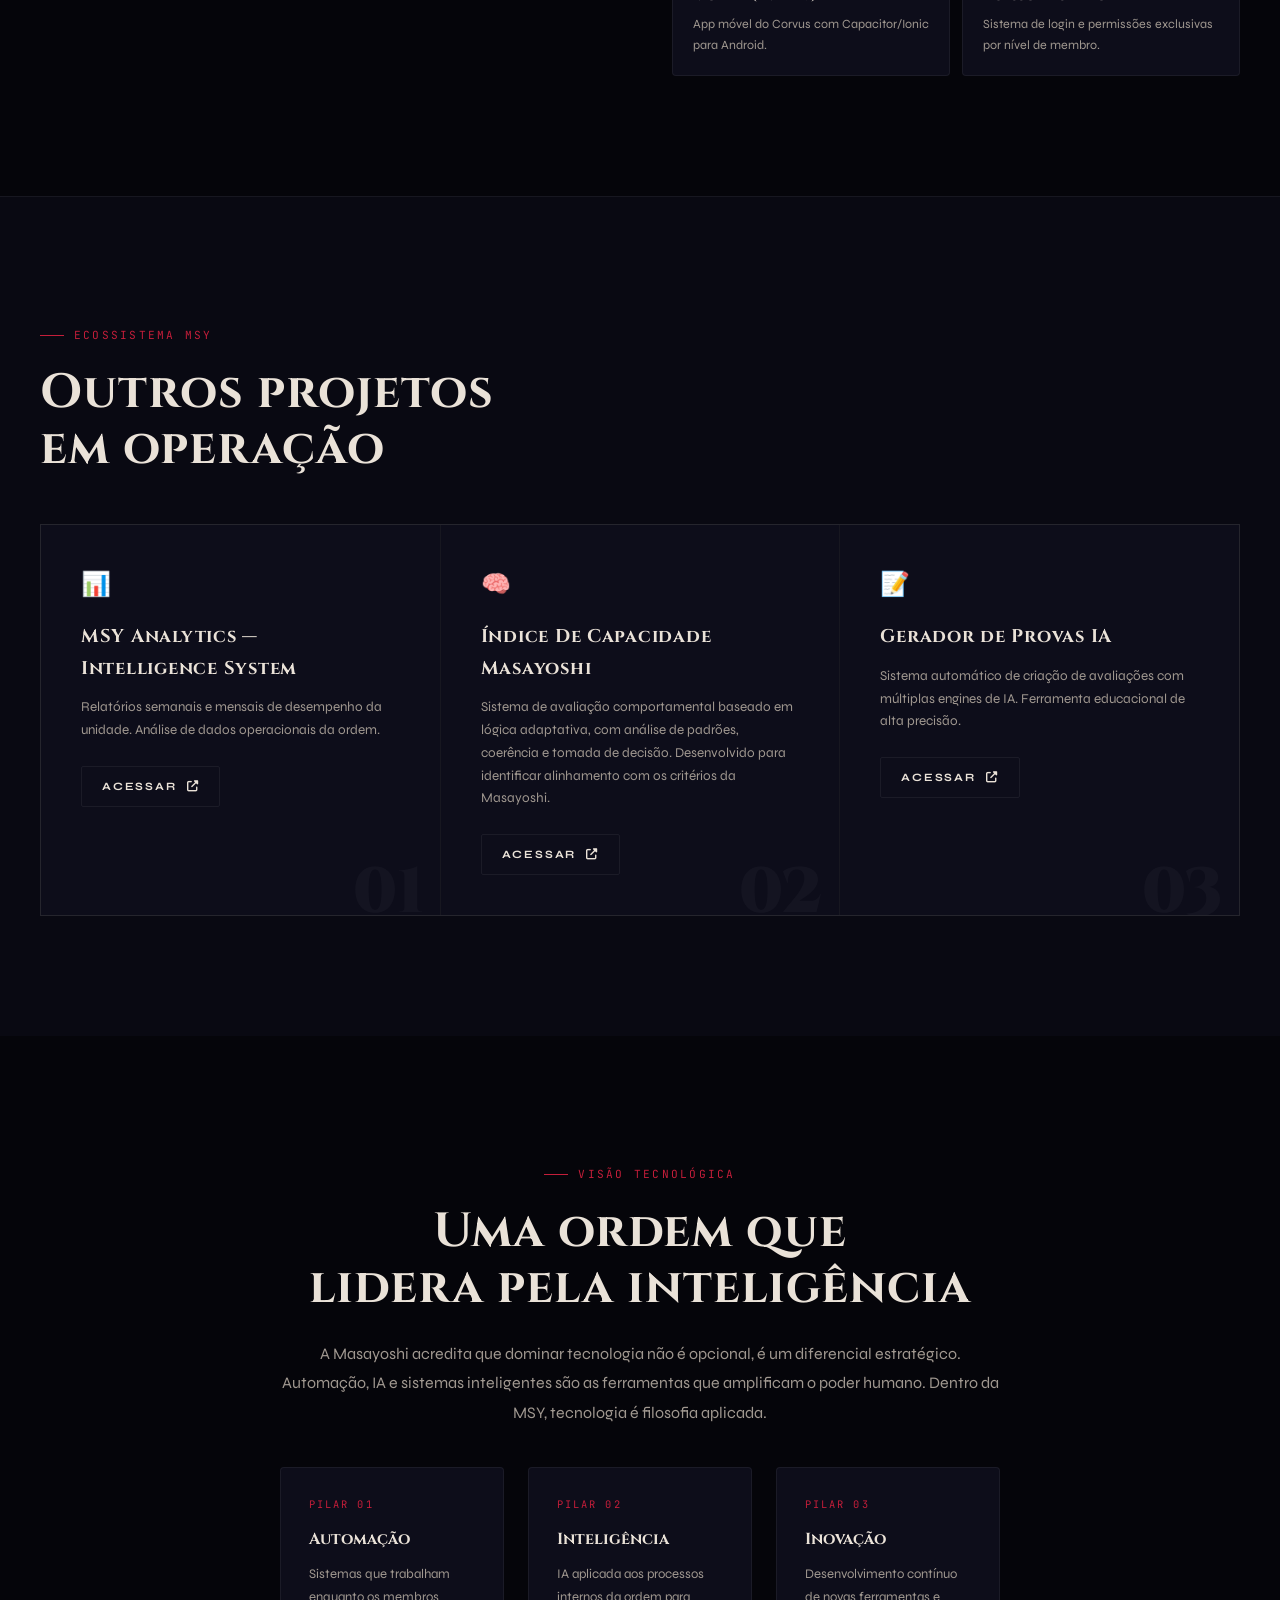
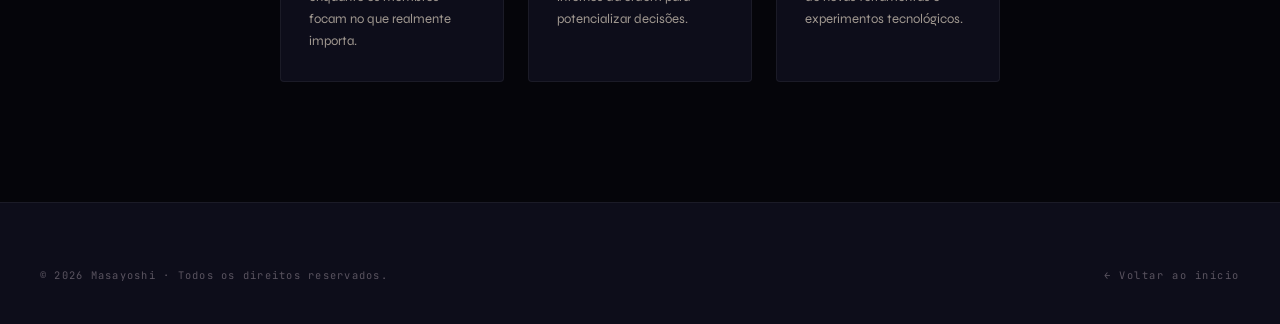
==== commit d730b54a: "Update tecnologia.html" ====
--- a/pages/tecnologia.html
+++ b/pages/tecnologia.html
@@ -146,17 +146,17 @@
       <div style="display:grid; grid-template-columns: repeat(3,1fr); gap: 1px; background: var(--border); border: 1px solid var(--border); margin-top: 48px;" data-reveal data-reveal-delay="2">
         <div class="proj-card" style="padding:40px;" data-num="01">
           <div class="proj-icon">📊</div>
-          <div class="proj-title" style="font-size:1.15rem; margin-bottom:12px;">MSY Analytics — Semanal</div>
-          <div class="proj-desc" style="margin-bottom:24px;">Relatório semanal de desempenho da unidade. Acompanha indicadores operacionais e métricas de atividade da ordem em tempo real.</div>
+          <div class="proj-title" style="font-size:1.15rem; margin-bottom:12px;">MSY Analytics — Intelligence System</div>
+          <div class="proj-desc" style="margin-bottom:24px;">Relatórios semanais e mensais de desempenho da unidade. Análise de dados operacionais da ordem.</div>
           <a href="https://t4msy.github.io/MSY-ANALYTICS/" target="_blank" class="btn btn-outline" style="font-size:0.7rem; padding:10px 20px;">
             Acessar <i class="fas fa-external-link-alt"></i>
           </a>
         </div>
         <div class="proj-card" style="padding:40px;" data-num="02">
-          <div class="proj-icon">📅</div>
-          <div class="proj-title" style="font-size:1.15rem; margin-bottom:12px;">MSY Analytics — Mensal</div>
-          <div class="proj-desc" style="margin-bottom:24px;">Análise de desempenho mensal consolidada. Visão estratégica da evolução coletiva da ordem ao longo do tempo.</div>
-          <a href="https://t4msy.github.io/MSY-ANALYTICS-MENSAL/" target="_blank" class="btn btn-outline" style="font-size:0.7rem; padding:10px 20px;">
+          <div class="proj-icon">🧠</div>
+          <div class="proj-title" style="font-size:1.15rem; margin-bottom:12px;">Índice De Capacidade Masayoshi</div>
+          <div class="proj-desc" style="margin-bottom:24px;">Sistema de avaliação comportamental baseado em lógica adaptativa, com análise de padrões, coerência e tomada de decisão. Desenvolvido para identificar alinhamento com os critérios da Masayoshi.</div>
+          <a href="https://t4msy.github.io/ICM-TESTE/" target="_blank" class="btn btn-outline" style="font-size:0.7rem; padding:10px 20px;">
             Acessar <i class="fas fa-external-link-alt"></i>
           </a>
         </div>
